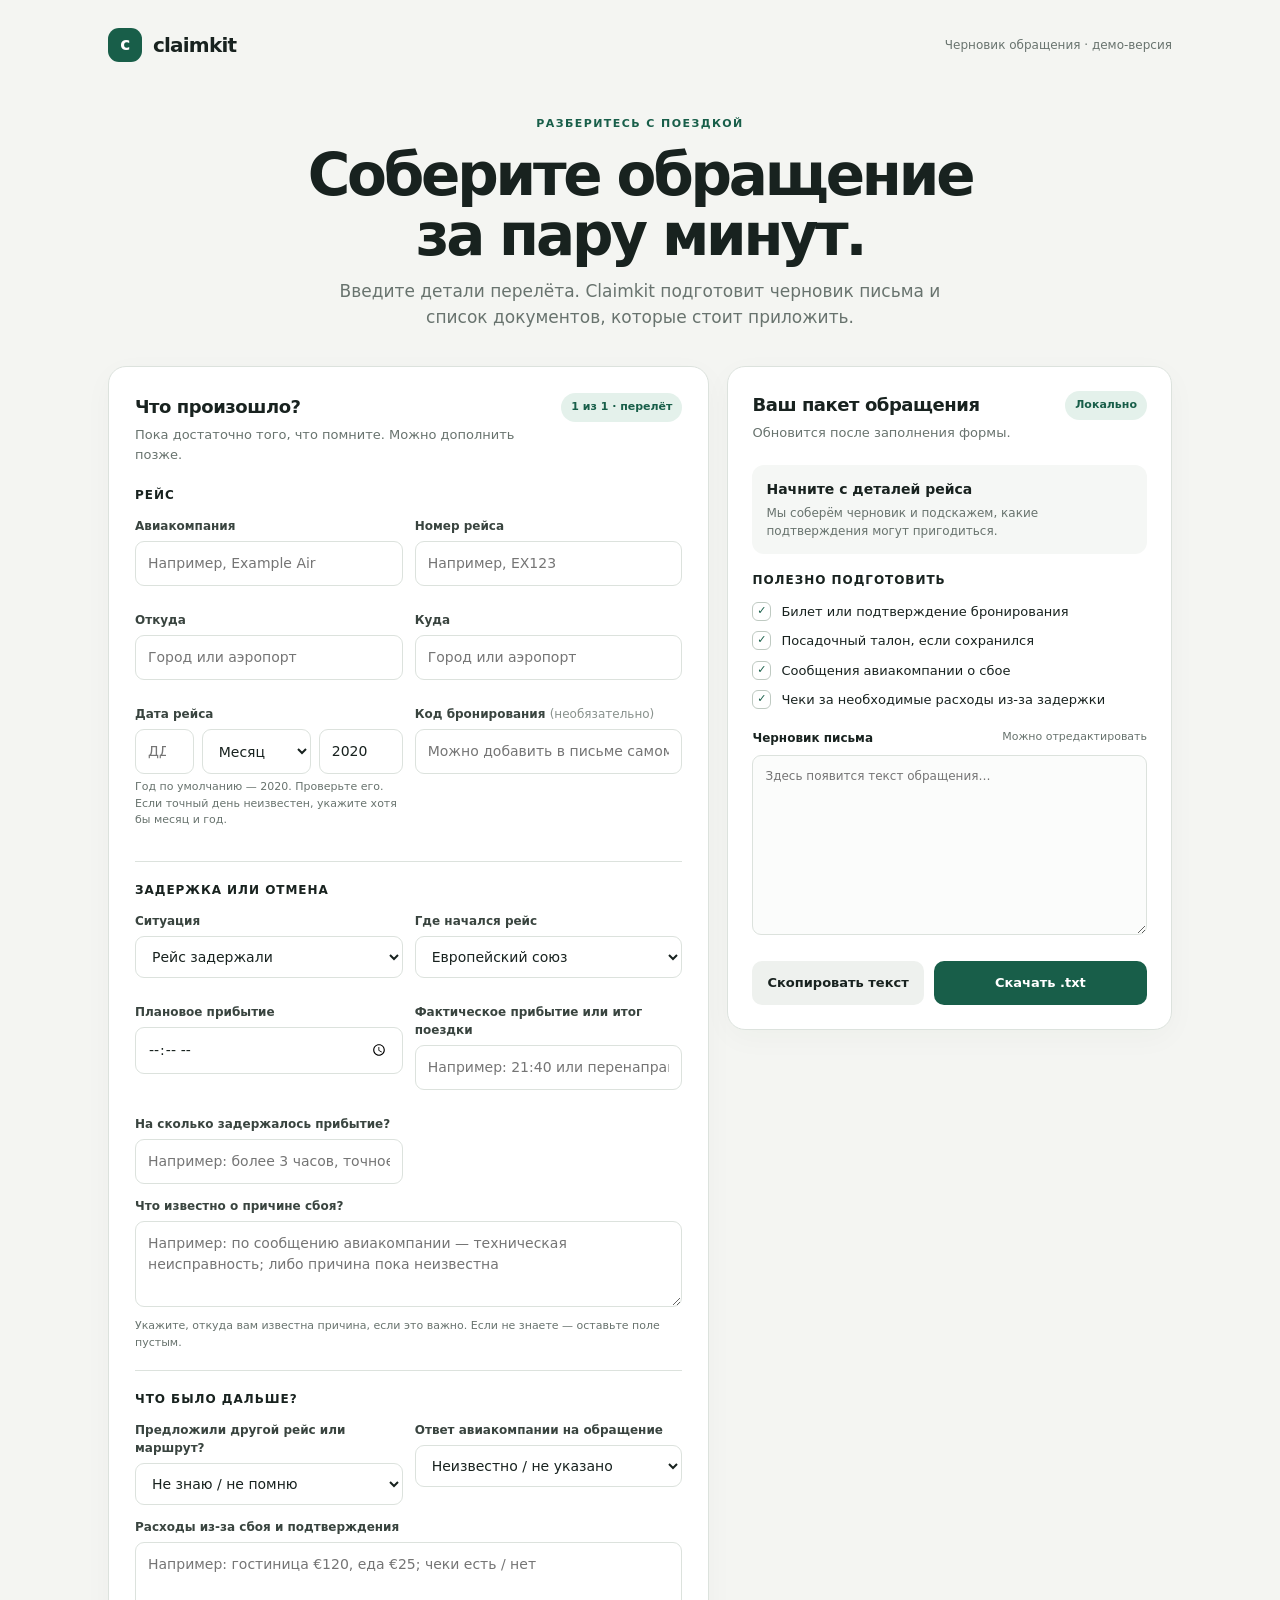
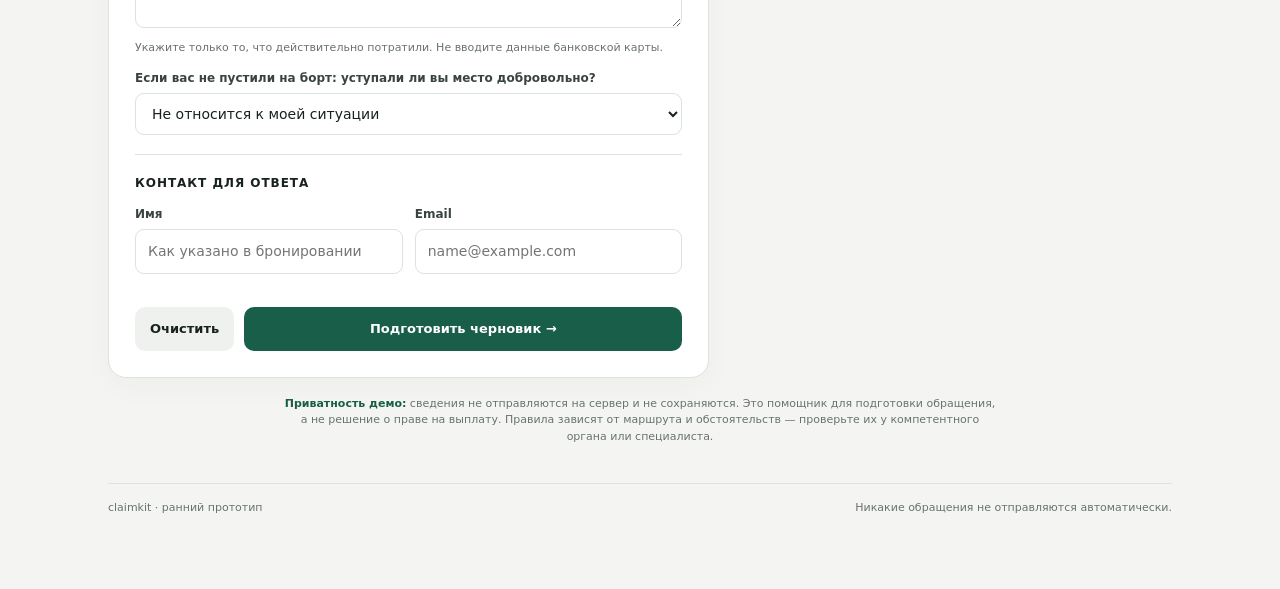
==== index.html @ fa2f7740 "Publish Claimkit pilot demo" ====
<!doctype html>
<html lang="ru">
<head>
  <meta charset="utf-8">
  <meta name="viewport" content="width=device-width, initial-scale=1">
  <meta name="theme-color" content="#f4f5f2">
  <title>Claimkit — подготовка обращения</title>
  <style>
    :root { --ink:#18221f; --muted:#68736e; --line:#dce2dd; --paper:#fff; --bg:#f4f5f2; --green:#185e49; --green2:#e4f1eb; --orange:#c76b36; }
    * { box-sizing:border-box; }
    body { margin:0; color:var(--ink); background:var(--bg); font:15px/1.5 Inter, ui-sans-serif, system-ui, -apple-system, "Segoe UI", sans-serif; }
    .shell { max-width:1120px; margin:0 auto; padding:28px 28px 72px; }
    header { display:flex; justify-content:space-between; align-items:center; gap:24px; margin-bottom:54px; }
    .brand { display:flex; gap:11px; align-items:center; font-weight:750; letter-spacing:-.04em; font-size:20px; }
    .mark { width:34px; height:34px; border-radius:11px; background:var(--green); color:white; display:grid; place-items:center; font-size:17px; }
    .topnote { font-size:12px; color:var(--muted); }
    .hero { max-width:780px; margin:0 auto 36px; text-align:center; }
    .eyebrow { color:var(--green); text-transform:uppercase; font-size:11px; font-weight:750; letter-spacing:.13em; }
    h1 { font-size:clamp(34px,5vw,58px); line-height:1.04; letter-spacing:-.055em; margin:12px 0 14px; }
    .hero p { color:var(--muted); max-width:620px; margin:0 auto; font-size:17px; }
    .layout { display:grid; grid-template-columns:minmax(0,1.15fr) minmax(320px,.85fr); gap:18px; align-items:start; }
    .card { background:var(--paper); border:1px solid var(--line); border-radius:18px; box-shadow:0 8px 30px #1b352508; }
    .formcard { padding:26px; }
    .result { padding:24px; position:sticky; top:18px; }
    .cardhead { display:flex; align-items:flex-start; justify-content:space-between; gap:16px; margin-bottom:22px; }
    h2 { margin:0; font-size:18px; letter-spacing:-.025em; }
    .sub { color:var(--muted); font-size:13px; margin:5px 0 0; }
    .pill { background:var(--green2); color:var(--green); border-radius:999px; padding:6px 10px; white-space:nowrap; font-size:11px; font-weight:700; }
    .section { border-top:1px solid var(--line); padding-top:19px; margin-top:19px; }
    .sectiontitle { font-size:12px; font-weight:750; text-transform:uppercase; letter-spacing:.08em; margin:0 0 13px; }
    .grid2 { display:grid; grid-template-columns:1fr 1fr; gap:12px; }
    .dategrid { display:grid; grid-template-columns:.7fr 1.3fr 1fr; gap:8px; }
    label { display:block; color:#39443f; font-size:12px; font-weight:650; margin-bottom:6px; }
    input, select, textarea { width:100%; border:1px solid var(--line); border-radius:9px; padding:11px 12px; color:var(--ink); background:#fff; font:inherit; font-size:14px; outline:none; transition:border .15s, box-shadow .15s; }
    input:focus, select:focus, textarea:focus { border-color:#4b8c72; box-shadow:0 0 0 3px #185e4918; }
    textarea { resize:vertical; min-height:86px; }
    .field { margin-bottom:13px; }
    .hint { color:var(--muted); font-size:11px; margin-top:5px; }
    .actions { display:flex; gap:10px; margin-top:20px; }
    button { border:0; border-radius:10px; padding:12px 15px; font:inherit; font-size:13px; font-weight:730; cursor:pointer; }
    .primary { background:var(--green); color:white; flex:1; }
    .primary:hover { background:#124c3b; }
    .secondary { background:#eef1ee; color:var(--ink); }
    .statusbox { border-radius:12px; padding:14px; background:#f5f7f5; margin:17px 0; }
    .statusbox strong { display:block; font-size:14px; margin-bottom:4px; }
    .statusbox p { margin:0; font-size:12px; color:var(--muted); }
    .checklist { list-style:none; padding:0; margin:0; display:grid; gap:10px; }
    .checklist li { display:flex; gap:10px; align-items:flex-start; font-size:13px; }
    .check { flex:0 0 19px; width:19px; height:19px; border:1px solid #bfcac2; border-radius:6px; display:grid; place-items:center; font-size:11px; color:var(--green); }
    .draftwrap { margin-top:19px; }
    .draftlabel { display:flex; align-items:center; justify-content:space-between; margin-bottom:8px; }
    .draftlabel span { font-size:12px; font-weight:700; }
    .draftlabel small { color:var(--muted); font-size:11px; }
    #draft { min-height:180px; font-size:12px; line-height:1.6; background:#fbfcfb; }
    .privacy { margin:18px auto 0; max-width:720px; color:var(--muted); text-align:center; font-size:11px; }
    .privacy b { color:var(--green); }
    .foot { border-top:1px solid var(--line); margin-top:38px; padding-top:16px; display:flex; justify-content:space-between; gap:18px; color:var(--muted); font-size:11px; }
    .hidden { display:none; }
    @media(max-width:800px) { .shell{padding:20px 16px 48px} header{margin-bottom:38px}.layout{grid-template-columns:1fr}.result{position:static}.hero p{font-size:15px} }
    @media(max-width:480px) { .grid2{grid-template-columns:1fr}.formcard,.result{padding:19px}.topnote{display:none}.actions{flex-direction:column-reverse}.actions button{width:100%} }
  </style>
</head>
<body>
  <div class="shell">
    <header>
      <div class="brand"><span class="mark">c</span> claimkit</div>
      <div class="topnote">Черновик обращения · демо-версия</div>
    </header>

    <main>
      <section class="hero">
        <div class="eyebrow">Разберитесь с поездкой</div>
        <h1>Соберите обращение<br>за пару минут.</h1>
        <p>Введите детали перелёта. Claimkit подготовит черновик письма и список документов, которые стоит приложить.</p>
      </section>

      <div class="layout">
        <section class="card formcard">
          <div class="cardhead">
            <div><h2>Что произошло?</h2><p class="sub">Пока достаточно того, что помните. Можно дополнить позже.</p></div>
            <span class="pill">1 из 1 · перелёт</span>
          </div>
          <form id="claimForm">
            <div class="section" style="border-top:0;padding-top:0;margin-top:0">
              <p class="sectiontitle">Рейс</p>
              <div class="grid2">
                <div class="field"><label for="airline">Авиакомпания</label><input id="airline" placeholder="Например, Example Air"></div>
                <div class="field"><label for="flight">Номер рейса</label><input id="flight" placeholder="Например, EX123"></div>
                <div class="field"><label for="from">Откуда</label><input id="from" placeholder="Город или аэропорт"></div>
                <div class="field"><label for="to">Куда</label><input id="to" placeholder="Город или аэропорт"></div>
                <div class="field"><label for="dateDay">Дата рейса</label><div class="dategrid"><input id="dateDay" type="number" min="1" max="31" step="1" placeholder="ДД" aria-label="День рейса"><select id="dateMonth" aria-label="Месяц рейса"><option value="">Месяц</option><option value="1">Январь</option><option value="2">Февраль</option><option value="3">Март</option><option value="4">Апрель</option><option value="5">Май</option><option value="6">Июнь</option><option value="7">Июль</option><option value="8">Август</option><option value="9">Сентябрь</option><option value="10">Октябрь</option><option value="11">Ноябрь</option><option value="12">Декабрь</option></select><input id="dateYear" type="number" min="1900" max="2100" step="1" value="2020" aria-label="Год рейса"></div><div class="hint">Год по умолчанию — 2020. Проверьте его. Если точный день неизвестен, укажите хотя бы месяц и год.</div></div>
                <div class="field"><label for="booking">Код бронирования <span style="font-weight:400;color:#89928d">(необязательно)</span></label><input id="booking" placeholder="Можно добавить в письме самому"></div>
              </div>
            </div>
            <div class="section">
              <p class="sectiontitle">Задержка или отмена</p>
              <div class="grid2">
                <div class="field"><label for="problem">Ситуация</label><select id="problem"><option value="delay">Рейс задержали</option><option value="cancel">Рейс отменили</option><option value="denied">Не пустили на борт</option><option value="other">Другое</option></select></div>
                <div class="field"><label for="regime">Где начался рейс</label><select id="regime"><option>Европейский союз</option><option>Великобритания</option><option>Другая страна</option><option>Не знаю</option></select></div>
                <div class="field"><label for="planned">Плановое прибытие</label><input id="planned" type="time"></div>
                <div class="field"><label for="actual">Фактическое прибытие или итог поездки</label><input id="actual" placeholder="Например: 21:40 или перенаправили, прибыл(а) 24 апреля"></div>
                <div class="field"><label for="delayDuration">На сколько задержалось прибытие?</label><input id="delayDuration" placeholder="Например: более 3 часов, точное время неизвестно"></div>
              </div>
              <div class="field"><label for="reason">Что известно о причине сбоя?</label><textarea id="reason" placeholder="Например: по сообщению авиакомпании — техническая неисправность; либо причина пока неизвестна"></textarea><div class="hint">Укажите, откуда вам известна причина, если это важно. Если не знаете — оставьте поле пустым.</div></div>
            </div>
            <div class="section">
              <p class="sectiontitle">Что было дальше?</p>
              <div class="grid2">
                <div class="field"><label for="reroute">Предложили другой рейс или маршрут?</label><select id="reroute"><option value="unknown">Не знаю / не помню</option><option value="none">Нет, не предложили</option><option value="same">Да, тем же перевозчиком</option><option value="other">Да, другим рейсом или перевозчиком</option><option value="refund">Предложили возврат денег</option></select></div>
                <div class="field"><label for="airlineResponse">Ответ авиакомпании на обращение</label><select id="airlineResponse"><option value="unknown">Неизвестно / не указано</option><option value="not_sent">Ещё не обращался(ась)</option><option value="pending">Жду ответа</option><option value="partial">Часть расходов/требований возместили</option><option value="denied">Отказали</option><option value="paid">Выплатили / возместили</option></select></div>
              </div>
              <div class="field"><label for="expenses">Расходы из-за сбоя и подтверждения</label><textarea id="expenses" placeholder="Например: гостиница €120, еда €25; чеки есть / нет"></textarea><div class="hint">Укажите только то, что действительно потратили. Не вводите данные банковской карты.</div></div>
              <div class="field"><label for="boardingConsent">Если вас не пустили на борт: уступали ли вы место добровольно?</label><select id="boardingConsent"><option value="na">Не относится к моей ситуации</option><option value="unknown">Не уверен(а)</option><option value="no">Нет, я хотел(а) лететь</option><option value="yes">Да, согласился(ась) уступить место</option></select></div>
            </div>
            <div class="section">
              <p class="sectiontitle">Контакт для ответа</p>
              <div class="grid2">
                <div class="field"><label for="name">Имя</label><input id="name" placeholder="Как указано в бронировании"></div>
                <div class="field"><label for="email">Email</label><input id="email" type="email" placeholder="name@example.com"></div>
              </div>
            </div>
            <div class="actions">
              <button class="secondary" type="reset">Очистить</button>
              <button class="primary" type="submit">Подготовить черновик <span aria-hidden="true">→</span></button>
            </div>
          </form>
        </section>

        <aside class="card result" aria-live="polite">
          <div class="cardhead">
            <div><h2>Ваш пакет обращения</h2><p class="sub">Обновится после заполнения формы.</p></div>
            <span class="pill">Локально</span>
          </div>
          <div class="statusbox"><strong id="resultTitle">Начните с деталей рейса</strong><p id="resultText">Мы соберём черновик и подскажем, какие подтверждения могут пригодиться.</p></div>
          <p class="sectiontitle">Полезно подготовить</p>
          <ul class="checklist">
            <li><span class="check">✓</span><span>Билет или подтверждение бронирования</span></li>
            <li><span class="check">✓</span><span>Посадочный талон, если сохранился</span></li>
            <li><span class="check">✓</span><span>Сообщения авиакомпании о сбое</span></li>
            <li><span class="check">✓</span><span>Чеки за необходимые расходы из-за задержки</span></li>
          </ul>
          <div class="draftwrap">
            <div class="draftlabel"><span>Черновик письма</span><small>Можно отредактировать</small></div>
            <textarea id="draft" placeholder="Здесь появится текст обращения…" aria-label="Черновик письма"></textarea>
            <div class="actions"><button class="secondary" id="copyBtn" type="button">Скопировать текст</button><button class="primary" id="downloadBtn" type="button">Скачать .txt</button></div>
          </div>
        </aside>
      </div>
      <p class="privacy"><b>Приватность демо:</b> сведения не отправляются на сервер и не сохраняются. Это помощник для подготовки обращения, а не решение о праве на выплату. Правила зависят от маршрута и обстоятельств — проверьте их у компетентного органа или специалиста.</p>
    </main>
    <footer class="foot"><span>claimkit · ранний прототип</span><span>Никакие обращения не отправляются автоматически.</span></footer>
  </div>
  <script>
    const form = document.getElementById('claimForm');
    const get = id => document.getElementById(id).value.trim();
    const labels = {delay:'задержкой рейса',cancel:'отменой рейса',denied:'отказом в посадке',other:'иной проблемой с перелётом'};
    const formatDate = () => {
      const day = Number(get('dateDay'));
      const month = Number(get('dateMonth'));
      const year = Number(get('dateYear'));
      if (!year) return '[дата рейса]';
      if (year < 1900 || year > 2100) return '[проверьте год рейса]';
      if (!month && !day) return '[дата рейса]';
      if (month && !day) {
        const monthName = new Intl.DateTimeFormat('ru-RU',{month:'long',timeZone:'UTC'}).format(new Date(Date.UTC(year,month-1,1)));
        return `${monthName} ${year} г. (день неизвестен)`;
      }
      if (!month || !day) return '[укажите месяц и день рейса]';
      const date = new Date(Date.UTC(year,month-1,day));
      if (date.getUTCFullYear() !== year || date.getUTCMonth() !== month-1 || date.getUTCDate() !== day) return '[проверьте дату рейса]';
      const dayMonth = new Intl.DateTimeFormat('ru-RU',{day:'numeric',month:'long',timeZone:'UTC'}).format(date);
      return `${dayMonth} ${year} г.`;
    };
    form.addEventListener('submit', event => {
      event.preventDefault();
      const airline = get('airline') || '[название авиакомпании]';
      const flight = get('flight') || '[номер рейса]';
      const from = get('from') || '[аэропорт отправления]';
      const to = get('to') || '[аэропорт назначения]';
      const date = formatDate();
      const issue = labels[get('problem')];
      const name = get('name') || '[имя пассажира]';
      const email = get('email') || '[email для ответа]';
      const booking = get('booking');
      const planned = get('planned') || '[плановое время]';
      const actual = get('actual') || '[фактическое время / отмена]';
      const delayDuration = get('delayDuration') || '[продолжительность задержки не указана]';
      const delayLine = get('problem') === 'delay' ? `Опоздание при прибытии: ${delayDuration}\n` : '';
      const reason = get('reason') || 'Причину нарушения расписания мне не сообщили.';
      const rerouteLabels = {unknown:'не помню / не знаю',none:'не предлагали',same:'предложили другой рейс тем же перевозчиком',other:'предложили другой рейс или перевозчика',refund:'предложили возврат денег'};
      const responseLabels = {unknown:'неизвестно / не указано',not_sent:'ещё не обращался(ась)',pending:'ожидаю ответ',partial:'часть требований уже удовлетворили',denied:'получил(а) отказ',paid:'получил(а) выплату или возмещение'};
      const reroute = rerouteLabels[get('reroute')] || 'не указано';
      const airlineResponse = responseLabels[get('airlineResponse')] || 'не указано';
      const expenses = get('expenses') || 'Не указаны.';
      const boardingConsent = get('boardingConsent');
      const boardingText = boardingConsent === 'no' ? 'Я не соглашался(ась) добровольно уступить место.' : boardingConsent === 'yes' ? 'Я согласился(ась) добровольно уступить место.' : boardingConsent === 'unknown' ? 'Не уверен(а), было ли оформлено моё добровольное согласие уступить место.' : '';
      const route = `${from} — ${to}`;
      const text = `Тема: Запрос о компенсации и расходах — рейс ${flight}, ${date}\n\nЗдравствуйте!\n\nПрошу рассмотреть моё обращение в связи с ${issue}.\n\nАвиакомпания: ${airline}\nРейс: ${flight}\nМаршрут: ${route}\nДата: ${date}\nПлановое прибытие: ${planned}\nФактическое прибытие / статус: ${actual}\n${delayLine}${booking ? `Код бронирования: ${booking}\n` : ''}\nСведения о причине сбоя: ${reason}\nПредложенное перенаправление или возврат: ${reroute}\nРасходы и подтверждения: ${expenses}\nСтатус ответа перевозчика: ${airlineResponse}\n${boardingText ? `Добровольный отказ от места: ${boardingText}\n` : ''}\nПрошу сообщить, какие права и варианты возмещения применимы к моей ситуации, и рассмотреть выплату компенсации и/или возмещение подтверждённых расходов, если они предусмотрены применимыми правилами. Если в выплате будет отказано, прошу указать конкретную причину и порядок дальнейшего обжалования.\n\nГотов(а) предоставить подтверждение бронирования, посадочный талон и чеки расходов.\n\nИмя: ${name}\nEmail: ${email}\n\nС уважением,\n${name}`;
      document.getElementById('draft').value = text;
      document.getElementById('resultTitle').textContent = 'Черновик подготовлен';
      document.getElementById('resultText').textContent = 'Проверьте все данные и измените формулировки, если нужно. Программа пока ничего не отправляет.';
      document.querySelector('.result').scrollIntoView({behavior:'smooth',block:'start'});
    });
    form.addEventListener('reset', () => setTimeout(() => {
      document.getElementById('draft').value='';
      document.getElementById('resultTitle').textContent='Начните с деталей рейса';
      document.getElementById('resultText').textContent='Мы соберём черновик и подскажем, какие подтверждения могут пригодиться.';
    },0));
    document.getElementById('copyBtn').addEventListener('click', async () => {
      const draft = document.getElementById('draft');
      if (!draft.value) return;
      try { await navigator.clipboard.writeText(draft.value); document.getElementById('copyBtn').textContent='Скопировано'; }
      catch { draft.select(); document.execCommand('copy'); document.getElementById('copyBtn').textContent='Скопировано'; }
    });
    document.getElementById('downloadBtn').addEventListener('click', () => {
      const draft = document.getElementById('draft');
      if (!draft.value) return;
      const blob = new Blob([draft.value],{type:'text/plain;charset=utf-8'});
      const url = URL.createObjectURL(blob);
      const link = document.createElement('a');
      link.href=url; link.download='claimkit-obraschenie.txt'; link.style.display='none';
      document.body.appendChild(link); link.click(); link.remove();
      setTimeout(() => URL.revokeObjectURL(url),1000);
    });
  </script>
</body>
</html>
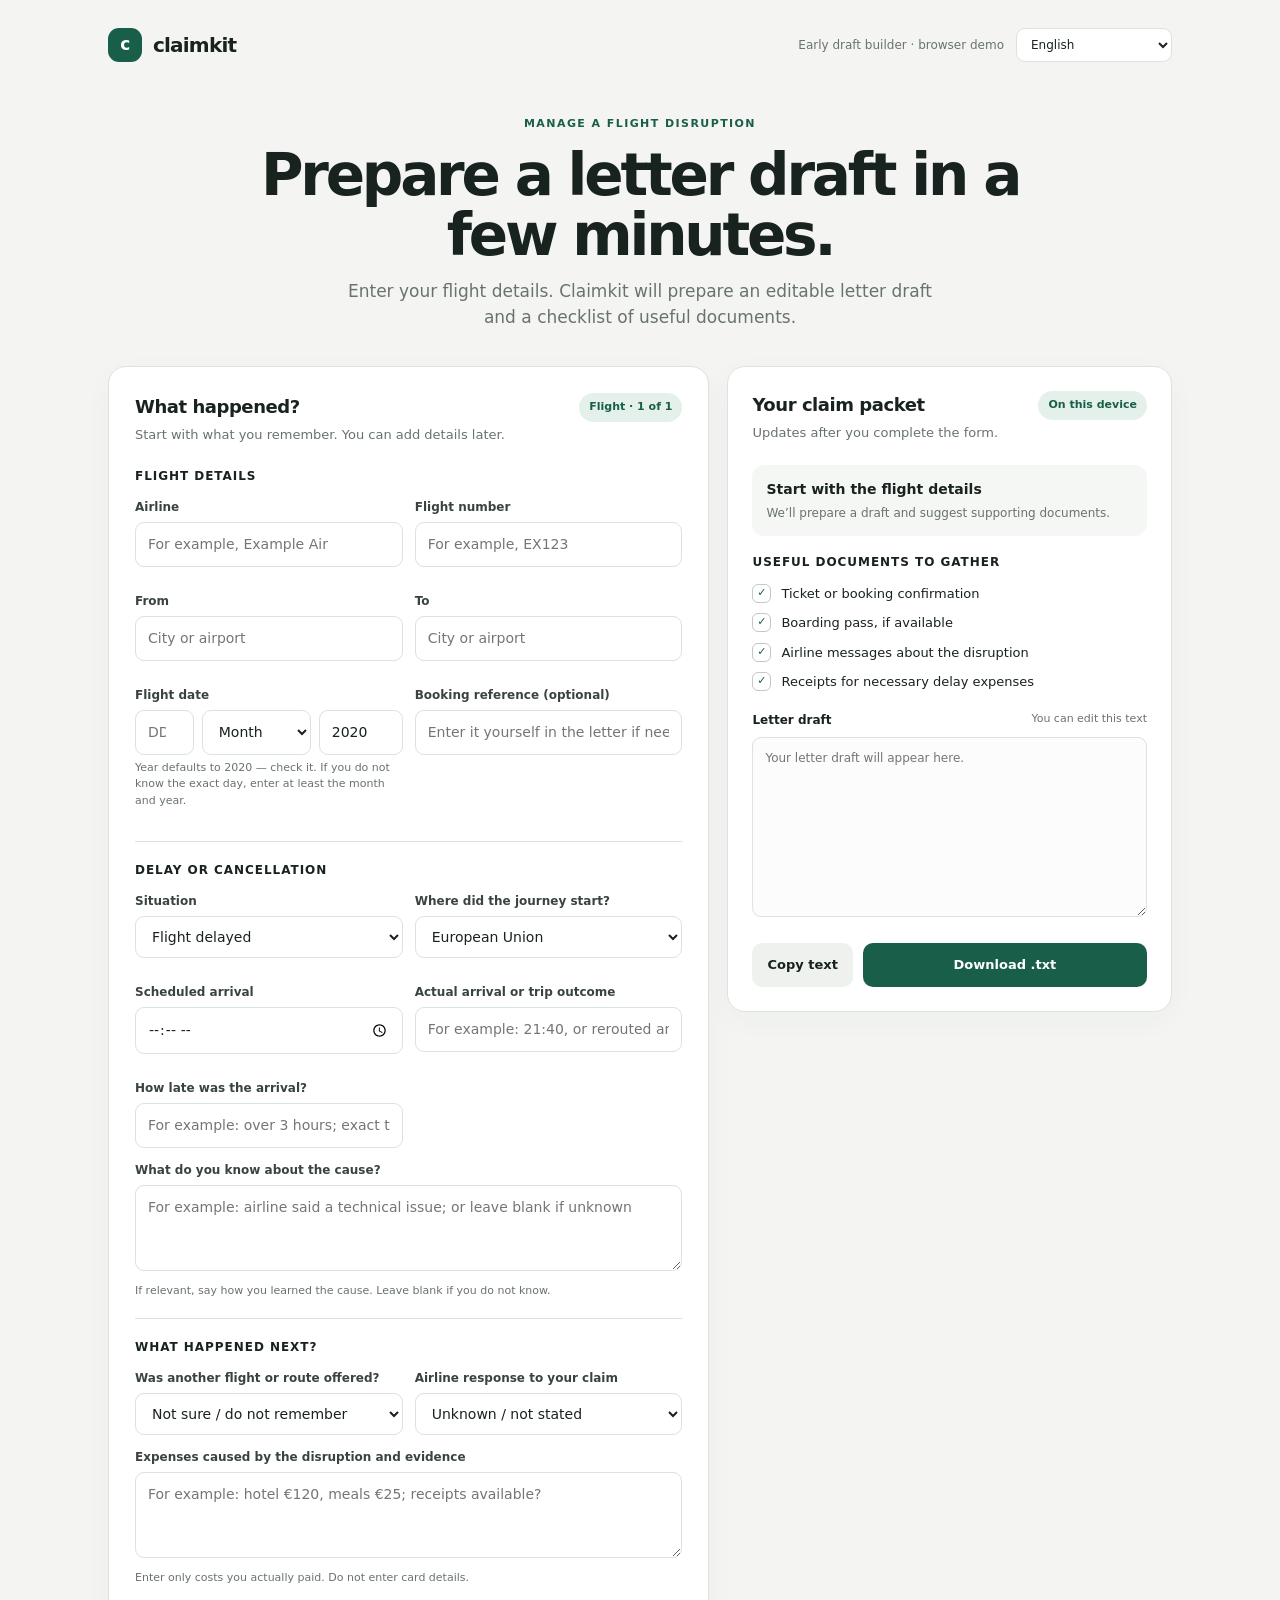
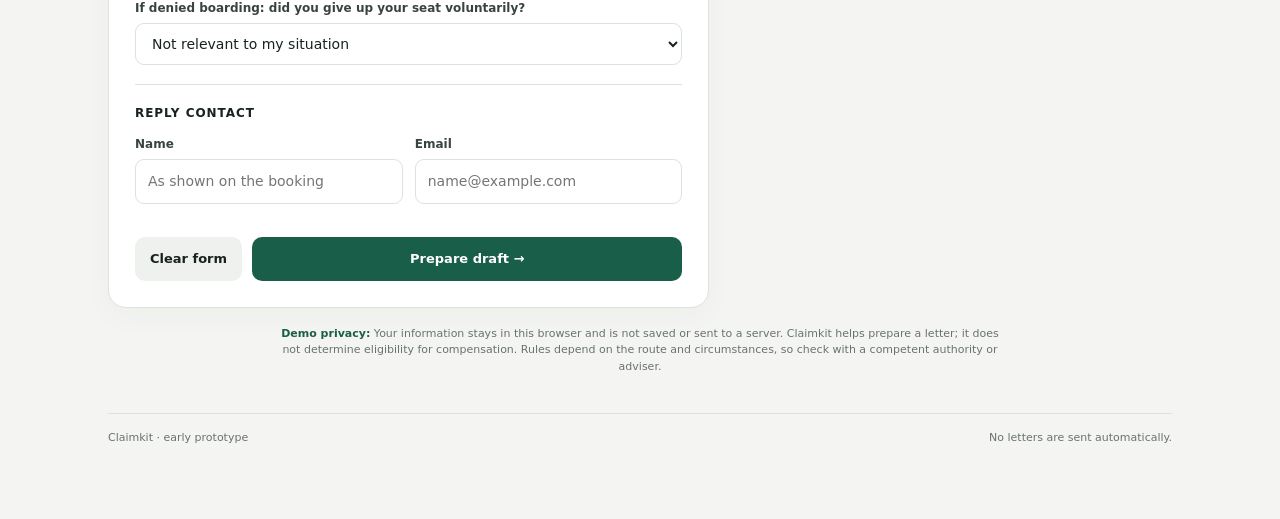
==== commit b4eb03e4: "Add multilingual interface and letter drafts" ====
--- a/index.html
+++ b/index.html
@@ -1,10 +1,10 @@
 <!doctype html>
-<html lang="ru">
+<html lang="en">
 <head>
   <meta charset="utf-8">
   <meta name="viewport" content="width=device-width, initial-scale=1">
   <meta name="theme-color" content="#f4f5f2">
-  <title>Claimkit — подготовка обращения</title>
+  <title>Claimkit — flight disruption letter draft</title>
   <style>
     :root { --ink:#18221f; --muted:#68736e; --line:#dce2dd; --paper:#fff; --bg:#f4f5f2; --green:#185e49; --green2:#e4f1eb; --orange:#c76b36; }
     * { box-sizing:border-box; }
@@ -14,6 +14,8 @@
     .brand { display:flex; gap:11px; align-items:center; font-weight:750; letter-spacing:-.04em; font-size:20px; }
     .mark { width:34px; height:34px; border-radius:11px; background:var(--green); color:white; display:grid; place-items:center; font-size:17px; }
     .topnote { font-size:12px; color:var(--muted); }
+    .header-tools { display:flex; align-items:center; gap:12px; }
+    .lang-select { width:auto; min-width:156px; padding:8px 10px; font-size:12px; }
     .hero { max-width:780px; margin:0 auto 36px; text-align:center; }
     .eyebrow { color:var(--green); text-transform:uppercase; font-size:11px; font-weight:750; letter-spacing:.13em; }
     h1 { font-size:clamp(34px,5vw,58px); line-height:1.04; letter-spacing:-.055em; margin:12px 0 14px; }
@@ -64,7 +66,13 @@
   <div class="shell">
     <header>
       <div class="brand"><span class="mark">c</span> claimkit</div>
-      <div class="topnote">Черновик обращения · демо-версия</div>
+      <div class="header-tools">
+        <div class="topnote" id="topnote">Early draft builder · browser demo</div>
+        <label for="languageSelect" class="hidden" id="languageLabel">Language</label>
+        <select id="languageSelect" class="lang-select" aria-label="Language">
+          <option value="en">English</option><option value="es">Español</option><option value="fr">Français</option><option value="de">Deutsch</option><option value="pt">Português</option><option value="ru">Русский</option><option value="zh">简体中文</option><option value="hi">हिन्दी</option>
+        </select>
+      </div>
     </header>
 
     <main>
@@ -223,6 +231,7 @@
       setTimeout(() => URL.revokeObjectURL(url),1000);
     });
   </script>
+  <script src="i18n.js"></script>
 </body>
 </html>
 
